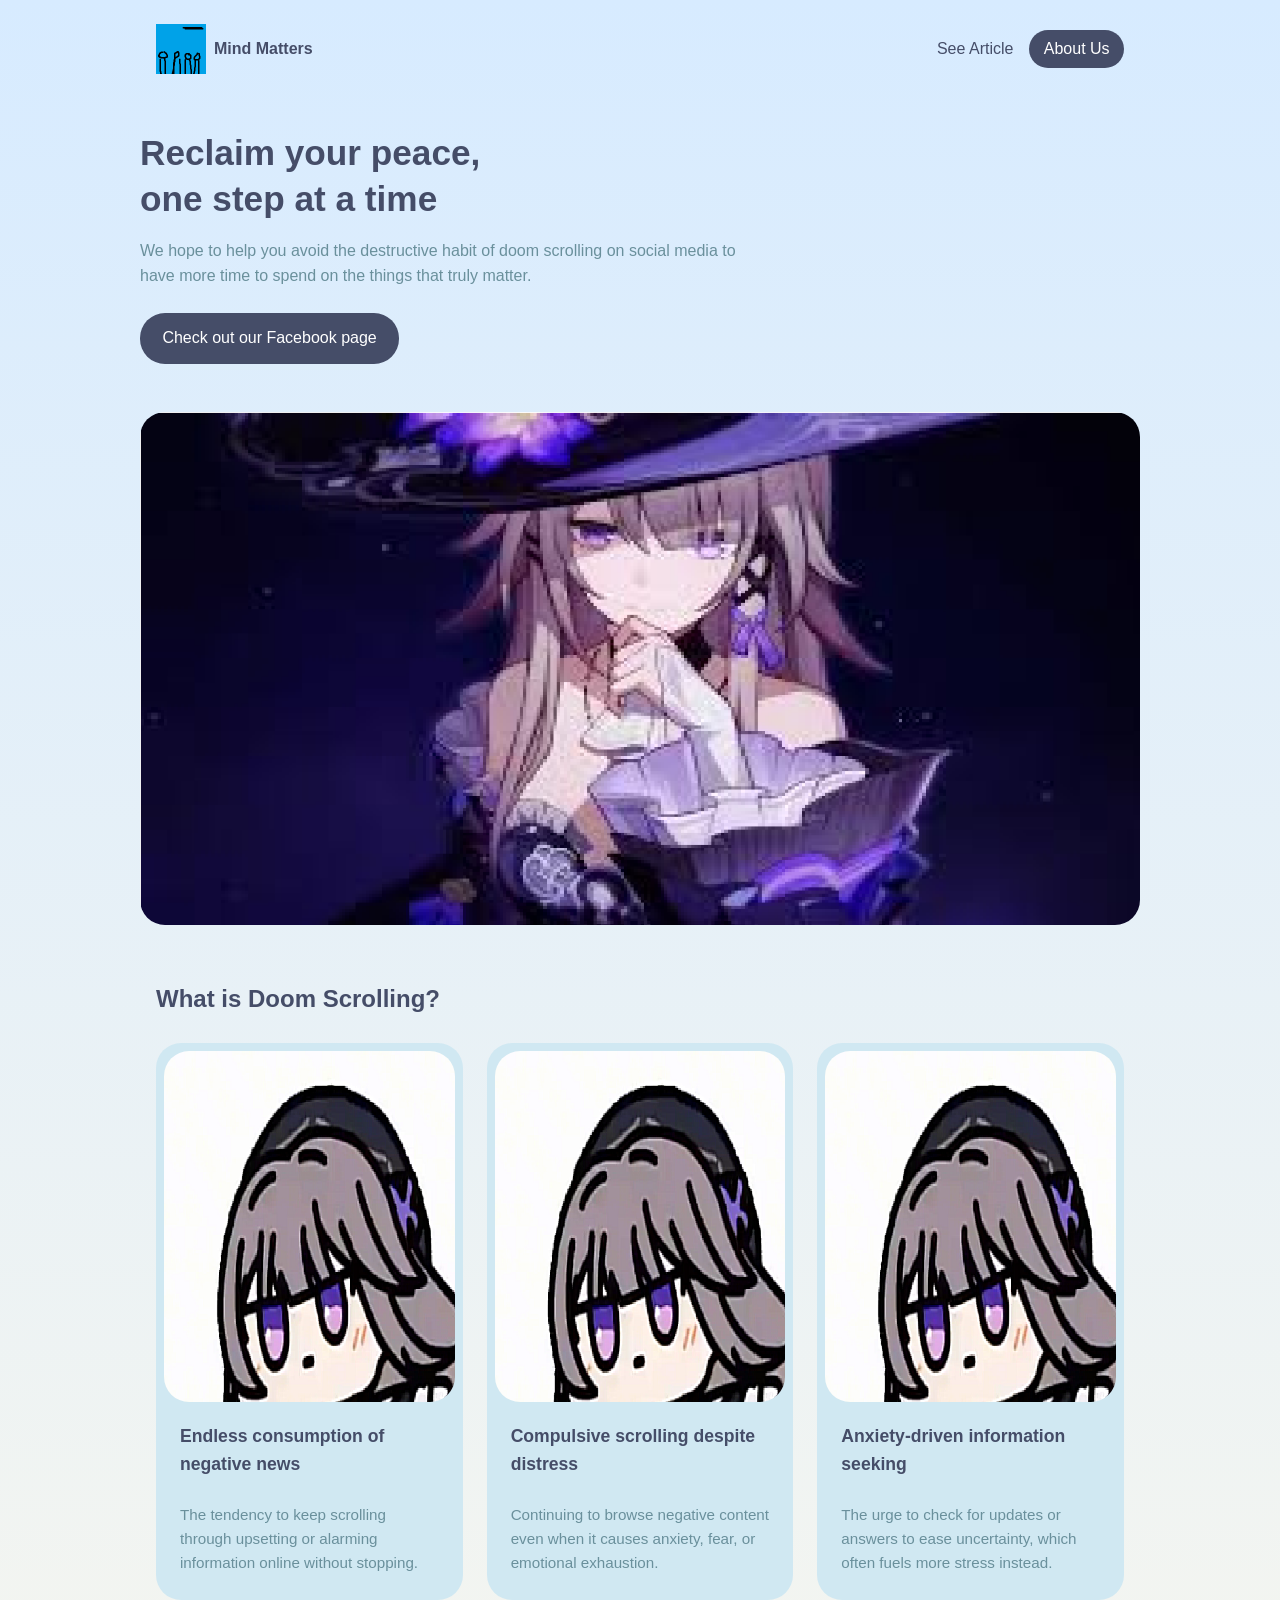
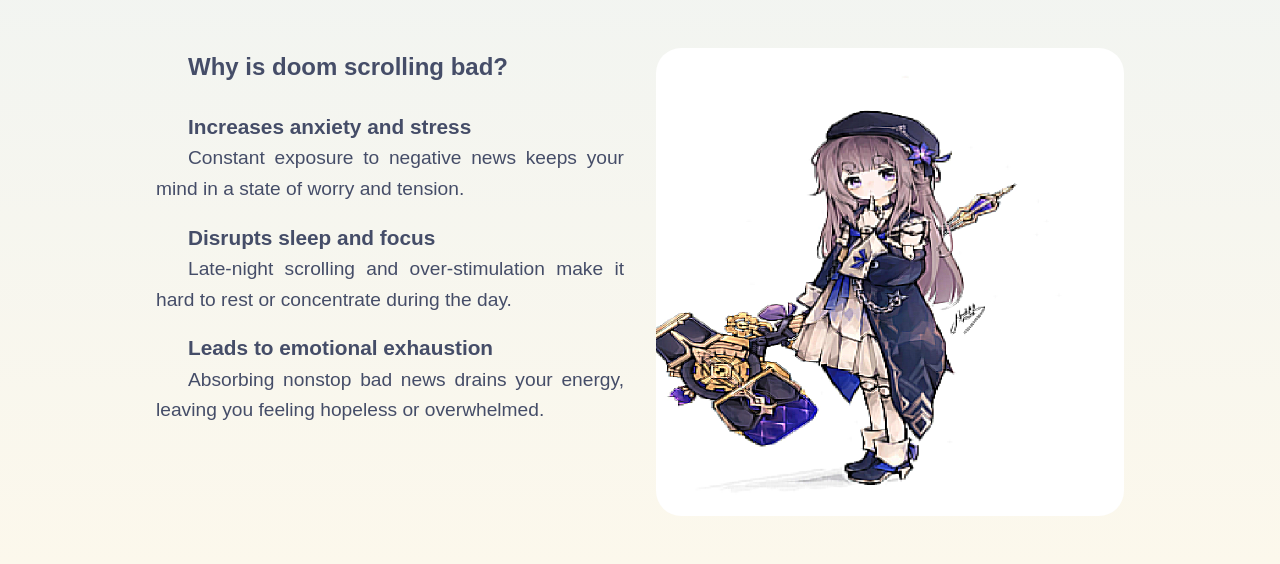
==== index.html @ 584ed242 "publish" ====
<!DOCTYPE html>
<html lang="en">
<head>
  <meta charset="UTF-8" />
  <meta name="viewport" content="width=device-width, initial-scale=1.0" />
  <title>Mind Matters</title>
  <link rel="stylesheet" href="style.css" />
</head>
<body>
  <header class="navbar">
    <a href="index.html" class="logo">
      <img src="images/logo.png" alt="Mind Matters logo">
      <span>Mind Matters</span>
    </a>
    </div>
    <nav>
      <a href="article.html" >See Article</a>
      <a href="about.html" class="btn">About Us</a>
    </nav>
  </header>

  <section class="hero">
    <div class="hero-text">
      <h2>Reclaim your peace,<br>one step at a time</h2>
      <p>
        We hope to help you avoid the destructive habit of doom scrolling on
        social media to have more time to spend on the things that truly matter.
      </p>
      <a href="https://www.facebook.com/profile.php?id=61581271754648" class="btn-dark">Check out our Facebook page</a>
    </div>
    <img src="images/home/hero.png" alt="Glass and fruit" class="hero-img" />
  </section>
  

  <!-- Section: What is Doom Scrolling -->
  <section class="section">
    <h3>What is Doom Scrolling?</h3>
    <div class="cards">
      <div class="card">
        <img src="images/home/negative_news.png" alt="Negative news" />
        <h4>Endless consumption of negative news</h4>
        <p>
          The tendency to keep scrolling through upsetting or alarming
          information online without stopping.
        </p>
      </div>
      <div class="card">
        <img src="images/home/scrolling_distress.png" alt="Scrolling distress" />
        <h4>Compulsive scrolling despite distress</h4>
        <p>
          Continuing to browse negative content even when it causes anxiety,
          fear, or emotional exhaustion.
        </p>
      </div>
      <div class="card">
        <img src="images/home/information_seeking.png" alt="Information seeking" />
        <h4>Anxiety-driven information seeking</h4>
        <p>
          The urge to check for updates or answers to ease uncertainty, which
          often fuels more stress instead.
        </p>
      </div>
    </div>
  </section>

  <!-- Section: Why is it bad -->
  <section class="section two-col">
    <div class="text-col">
      <h3>Why is doom scrolling bad?</h3>
      <h4>Increases anxiety and stress</h4>
      <p>
        Constant exposure to negative news keeps your mind in a state of worry
        and tension.
      </p>

      <h4>Disrupts sleep and focus</h4>
      <p>
        Late-night scrolling and over-stimulation make it hard to rest or
        concentrate during the day.
      </p>

      <h4>Leads to emotional exhaustion</h4>
      <p>
        Absorbing nonstop bad news drains your energy, leaving you feeling
        hopeless or overwhelmed.
      </p>
    </div>
    <img src="images/home/side.png" alt="Fruits on table" class="side-img" />
  </section>
</body>
</html>
---- style.css ----
:root {
  --text-dark: #454d68;
  --text-light: #6a909c;
  --text-white: #D0E8F2;
  --bg-light: linear-gradient(180deg, #d7ebff, #FCF8EC);
  --bg-gray: #D0E8F2;
  --radius: 25px;
  --max-width: 1000px;
}

* {
  margin: 0;
  padding: 0;
  box-sizing: border-box;
  font-family: "Helvetica", sans-serif;
}

body {
  background: var(--bg-light);
  color: var(--text-dark);
  line-height: 1.6;
}

/* Navbar */
.navbar {
  max-width: var(--max-width);
  margin: auto;
  padding: 1.5rem 1rem;
  display: flex;
  justify-content: space-between;
  align-items: center;
}

/* --- Logo with image --- */
.logo {
  display: flex;
  align-items: center;
  gap: 0.5rem;
}

.logo:hover {
  animation: scaleUp 0.1s ease-in-out .1s 1 normal forwards;
}

.logo img {
  width: 50px;          /* size of the logo */
  height: 50px;
  object-fit: contain;  /* keep proportions */
}

.logo span {
  font-size: 1rem;
  font-weight: 600;
  color: var(--text-dark);
}

.navbar nav {
  display: flex;
  gap: 1rem;
  align-items: center;
}

.navbar a {
  text-decoration: none;
  color: var(--text-dark);
  font-weight: 500;
}

/* Hero Section */
.hero {
  max-width: var(--max-width);
  margin: 2rem auto;
  text-align: left;
}

.hero-text {
  margin-bottom: 2rem;
}

.hero h2 {
  font-size: 2.2rem;
  margin-bottom: 1rem;
  line-height: 1.3;
}

.hero p {
  color: var(--text-light);
  margin-bottom: 1.5rem;
  max-width: 600px;
}

.btn-dark {
  display: inline-block;
  background: var(--text-dark);
  color: white;
  padding: 0.8rem 1.4rem;
  border-radius: var(--radius);
  text-decoration: none;
  font-weight: 500;
}

.btn-small {
  display: inline-block;
  background: var(--text-dark);
  color: white;
  padding: 0.4rem 0.9rem;
  border-radius: var(--radius);
  font-size: 0.9rem;
}

.btn {
  display: inline-block;
  background: var(--text-dark);
  color: white!important;
  padding: 0.4rem 0.9rem;
  border-radius: var(--radius);
  text-decoration: none;
  font-weight: 500;
}

.btn-dark:hover {
  animation: scaleUp 0.1s ease-in-out .1s 1 normal forwards;
}

.btn-small:hover {
  animation: scaleUp 0.1s ease-in-out .1s 1 normal forwards;
}

.btn:hover {
  animation: scaleUp 0.1s ease-in-out .1s 1 normal forwards;
}

.hero-img {
  width: 100%;
  border-radius: var(--radius);
  margin-top: 1rem;
}

/* Sections */
.section {
  max-width: var(--max-width);
  margin: 3rem auto;
  padding: 0 1rem;
}

.section h3 {
  font-size: 1.5rem;
  margin-bottom: 1.5rem;
}

/* Cards */
.cards {
  display: grid;
  grid-template-columns: repeat(auto-fit, minmax(280px, 1fr));
  gap: 1.5rem;
}

.card {
  animation: slideIn 0.8s ease-in-out .1s 1 normal forwards;
  background: var(--bg-gray);
  border-radius: var(--radius);
  padding: 0.5rem;
}

.card img {
  width: 100%;
  border-radius: var(--radius);
  margin-bottom: 0.8rem;
}

.card h4 {
  font-size: 1.1rem;
  margin-bottom: 0.5rem;
  padding-inline: 1rem;
}

.card p {
  color: var(--text-light);
  font-size: 0.95rem;
  padding: 1rem;
}

/* Two-column section */
.two-col {
  text-align: justify;
  text-indent: 2em;
  display: grid;
  grid-template-columns: 1fr 1fr;
  gap: 2rem;
  align-items: start;
}

.two-col img {
  width: 100%;
  border-radius: var(--radius);
}

.two-col h4 {
  margin-top: 1rem;
  font-size: 1.3rem;
}

.two-col p {
  text-align: justify;
  color: var(--text-dark);
  font-size: 1.2rem;
  margin-bottom: 0.80rem;
}

/* Responsive */
@media (max-width: 768px) {
  .two-col {
    grid-template-columns: 1fr;
  }
  .hero h2 {
    font-size: 1.8rem;
  }
  .navbar {
    flex-direction: column;
    gap: 0.5rem;
  }
}

/* --- Article Page Styles --- */
.article {
  max-width: 900px;
  margin: 2rem auto;
  padding: 0 1rem;
}

.article .subtitle {
  color: var(--text-light);
  margin-bottom: 1.5rem;
}

.article .body-text {
  text-align: justify;
  text-indent: 2em;
  color: var(--text-light);
  margin: 1.5rem 0;
}

.article-section {
  margin-top: 3rem;
}

.article-section h3 {
  font-size: 1.3rem;
  margin-bottom: 1rem;
}

/* --- About Page --- */
.about {
  max-width: 1000px;
  margin: 3rem auto;
  padding: 0 1rem;
}

.about-content {
  display: grid;
  grid-template-columns: 1.2fr 1fr;
  gap: 2rem;
  align-items: center;
}

.about h2 {
  font-size: 1.8rem;
  margin-bottom: 1rem;
}

.about .quote {
  font-style: italic;
  color: var(--text-light);
  margin-bottom: 1.2rem;
}

.about p {
  color: var(--text-light);
  margin-bottom: 1rem;
  font-size: 1rem;
}

.about img {
  width: 100%;
  border-radius: var(--radius);
  object-fit: cover;
}

/* Footer */
.footer {
  border-top: 1px solid #e5e7eb;
  padding: 1.5rem 1rem;
  max-width: 1000px;
  margin: 3rem auto 0;
  display: flex;
  justify-content: space-between;
  align-items: center;
  color: var(--text-dark);
}

.footer .social-icon {
  width: 20px;
  height: 20px;
}

/* Responsive */
@media (max-width: 768px) {
  .about-content {
    grid-template-columns: 1fr;
  }

  .about .image {
    order: -1;
  }
}

/*Fancy ahhhh animnations*/

/*animation: slideIn 1s ease-in-out .1s 1 normal forwards;*/
@keyframes slideIn {
	0% {
		opacity: 0;
		transform: translateY(250px);
	}

	100% {
		opacity: 1;
		transform: translateY(0);
	}
}


/*
animation: scaleUp 1s ease-in-out .1s 1 normal forwards;
*/
@keyframes scaleUp {
	0% {
		transform: scale(1);
	}

	100% {
		transform: scale(1.1);
	}
}
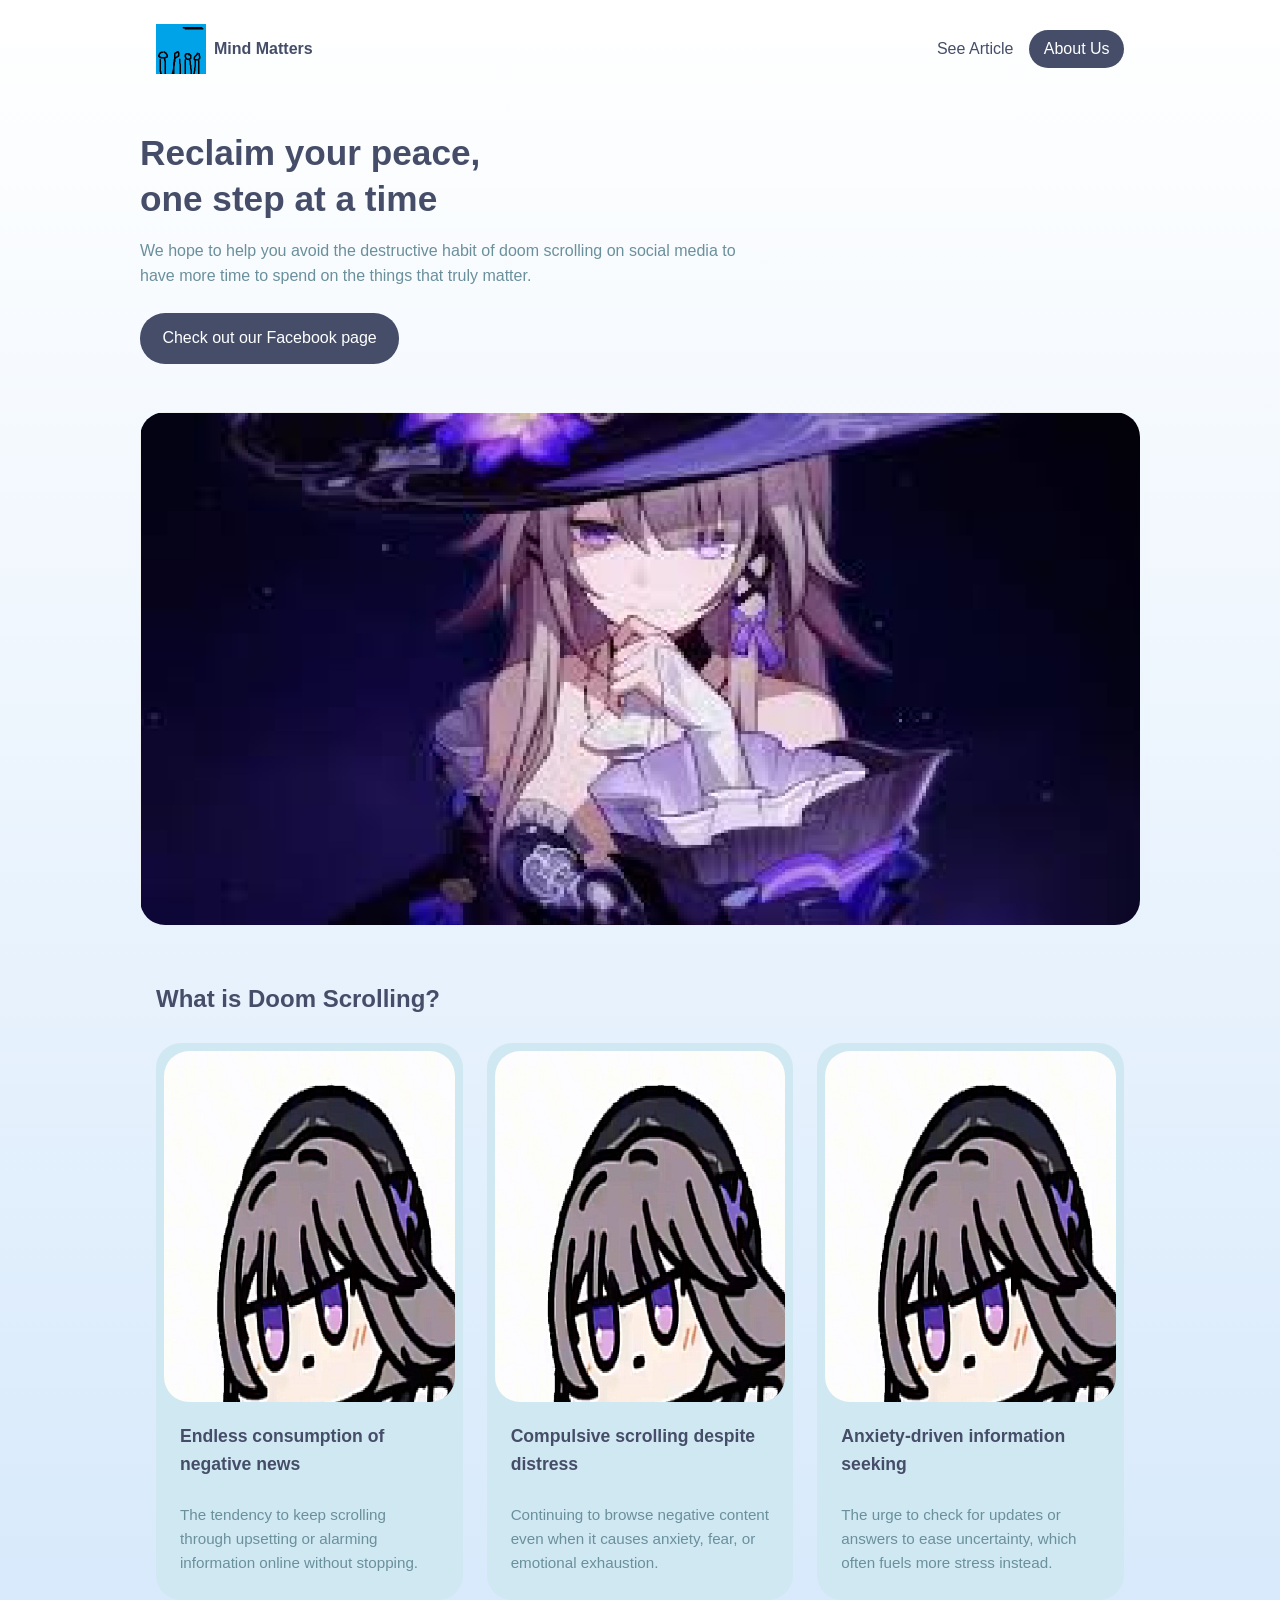
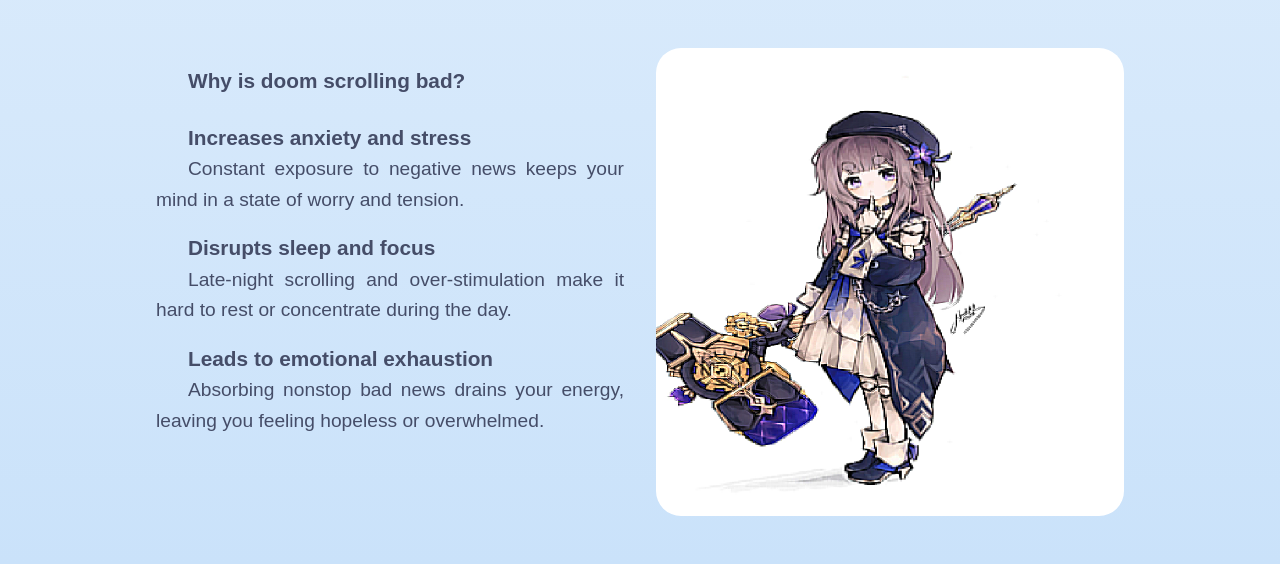
==== commit 08e28e03: "i added transistions" ====
--- a/index.html
+++ b/index.html
@@ -67,25 +67,46 @@
   <section class="section two-col">
     <div class="text-col">
       <h3>Why is doom scrolling bad?</h3>
+      <div>
       <h4>Increases anxiety and stress</h4>
       <p>
         Constant exposure to negative news keeps your mind in a state of worry
         and tension.
       </p>
+      </div>
 
+      <div>
       <h4>Disrupts sleep and focus</h4>
       <p>
         Late-night scrolling and over-stimulation make it hard to rest or
         concentrate during the day.
       </p>
-
+      </div>
+      
+      <div>
       <h4>Leads to emotional exhaustion</h4>
       <p>
         Absorbing nonstop bad news drains your energy, leaving you feeling
         hopeless or overwhelmed.
       </p>
+      </div>
+      
     </div>
     <img src="images/home/side.png" alt="Fruits on table" class="side-img" />
   </section>
 </body>
 </html>
+
+<script>
+const observer = new IntersectionObserver(entries => {
+  entries.forEach(entry => {
+    if (entry.isIntersecting) {
+      entry.target.classList.add('visible');
+      observer.unobserve(entry.target);
+    }
+  });
+}, { threshold: 0.2 });
+
+document.querySelectorAll('.card').forEach(card => observer.observe(card));
+document.querySelectorAll('.two-col').forEach(card => observer.observe(card));
+</script>
--- a/style.css
+++ b/style.css
@@ -1,8 +1,9 @@
 :root {
   --text-dark: #454d68;
+  --text-dark-selected: #323953;
   --text-light: #6a909c;
   --text-white: #D0E8F2;
-  --bg-light: linear-gradient(180deg, #d7ebff, #FCF8EC);
+  --bg-light: linear-gradient(180deg, #ffffff, #cae2fa);
   --bg-gray: #D0E8F2;
   --radius: 25px;
   --max-width: 1000px;
@@ -120,20 +121,24 @@
 
 .btn-dark:hover {
   animation: scaleUp 0.1s ease-in-out .1s 1 normal forwards;
+  background: var(--text-dark-selected);
 }
 
 .btn-small:hover {
   animation: scaleUp 0.1s ease-in-out .1s 1 normal forwards;
+  background: var(--text-dark-selected);
 }
 
 .btn:hover {
   animation: scaleUp 0.1s ease-in-out .1s 1 normal forwards;
+  background: var(--text-dark-selected);
 }
 
 .hero-img {
   width: 100%;
   border-radius: var(--radius);
   margin-top: 1rem;
+  animation: slideIn 1s ease-in-out .1s 1 normal forwards;
 }
 
 /* Sections */
@@ -156,11 +161,22 @@
 }
 
 .card {
-  animation: slideIn 0.8s ease-in-out .1s 1 normal forwards;
+  opacity: 0;
+  transform: translateX(-50px);
+  transition: all 0.8s ease;
   background: var(--bg-gray);
   border-radius: var(--radius);
   padding: 0.5rem;
 }
+
+.card.visible {
+  opacity: 1;
+  transform: translateX(0);
+}
+
+.card:nth-child(1) { transition-delay: 0s; }
+.card:nth-child(2) { transition-delay: 0.2s; }
+.card:nth-child(3) { transition-delay: 0.4s; }
 
 .card img {
   width: 100%;
@@ -182,6 +198,9 @@
 
 /* Two-column section */
 .two-col {
+  opacity: 0;
+  transform: translateY(-50px);
+  transition: all 0.8s ease;
   text-align: justify;
   text-indent: 2em;
   display: grid;
@@ -200,11 +219,21 @@
   font-size: 1.3rem;
 }
 
+.two-col h3 {
+  margin-top: 1rem;
+  font-size: 1.3rem;
+}
+
 .two-col p {
   text-align: justify;
   color: var(--text-dark);
   font-size: 1.2rem;
   margin-bottom: 0.80rem;
+}
+
+.two-col.visible {
+  opacity: 1;
+  transform: translateY(0);
 }
 
 /* Responsive */
@@ -320,7 +349,7 @@
 @keyframes slideIn {
 	0% {
 		opacity: 0;
-		transform: translateY(250px);
+		transform: translateY(50px);
 	}
 
 	100% {
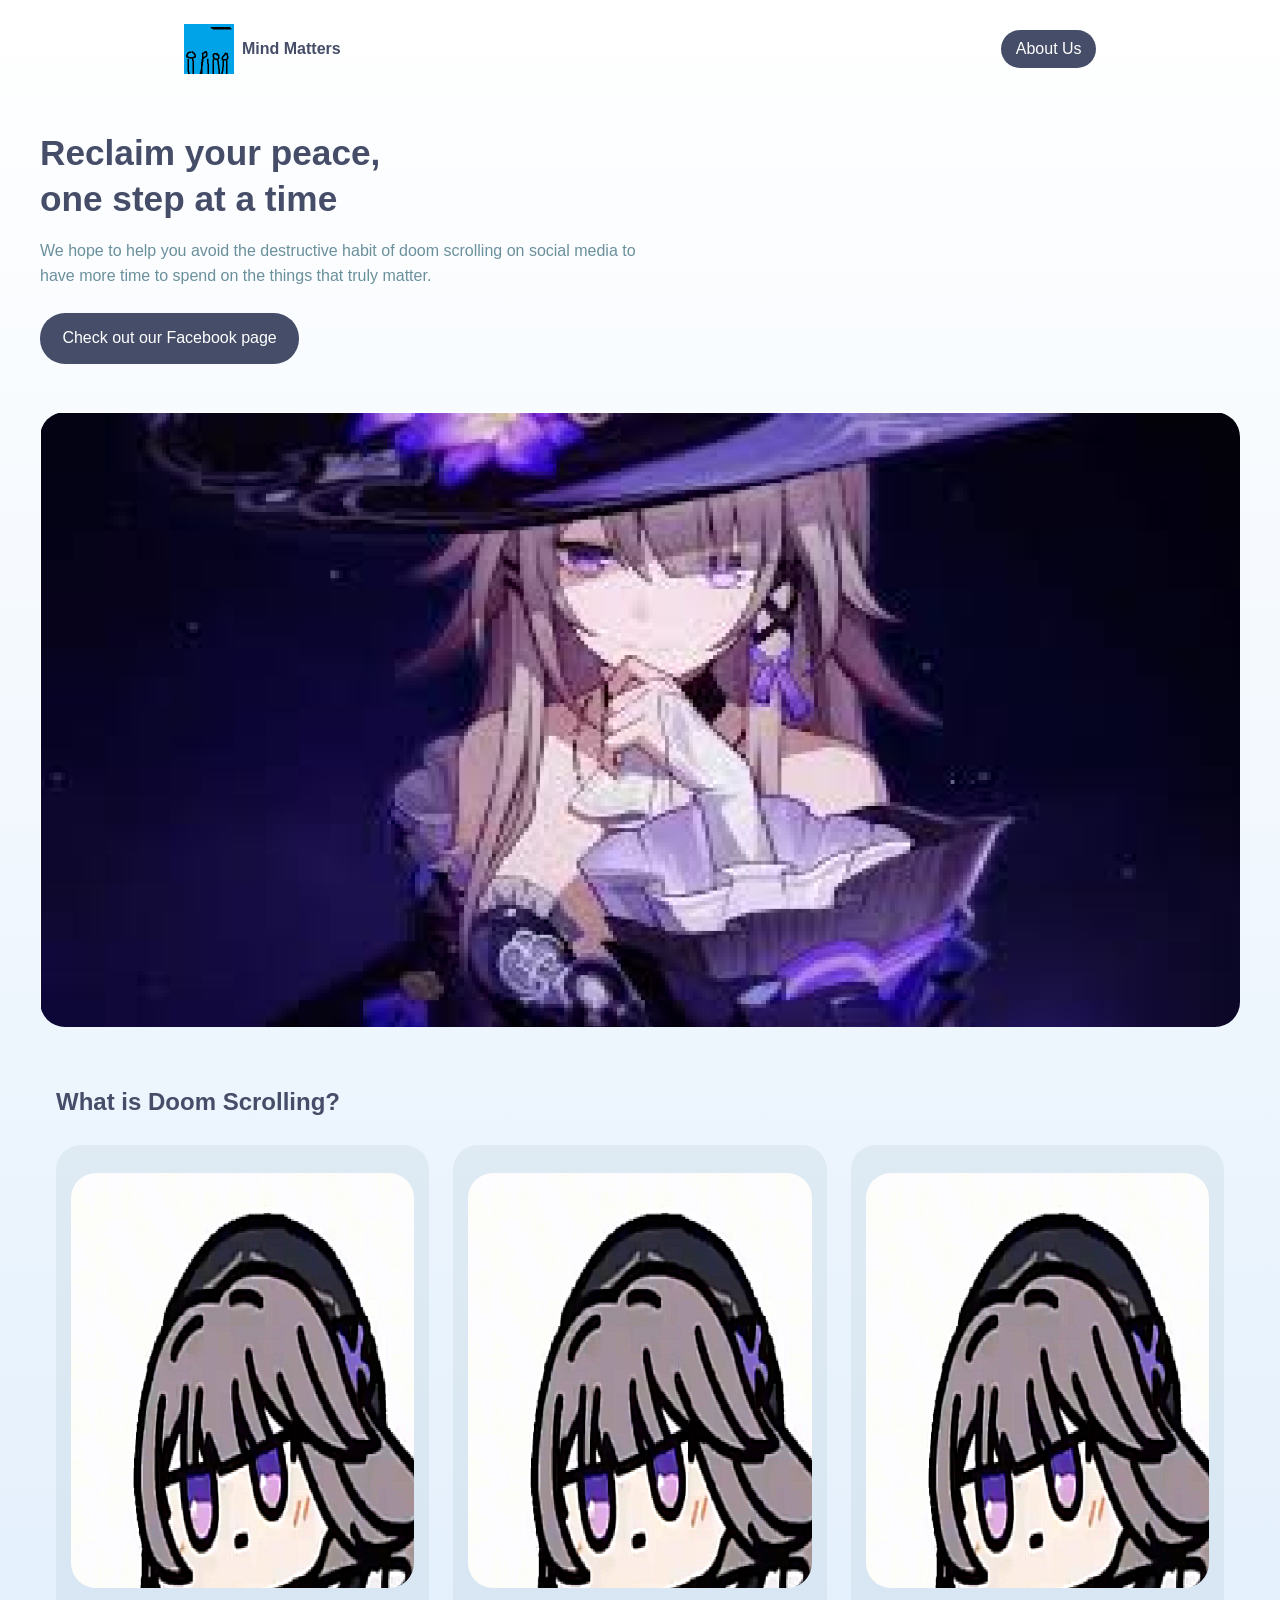
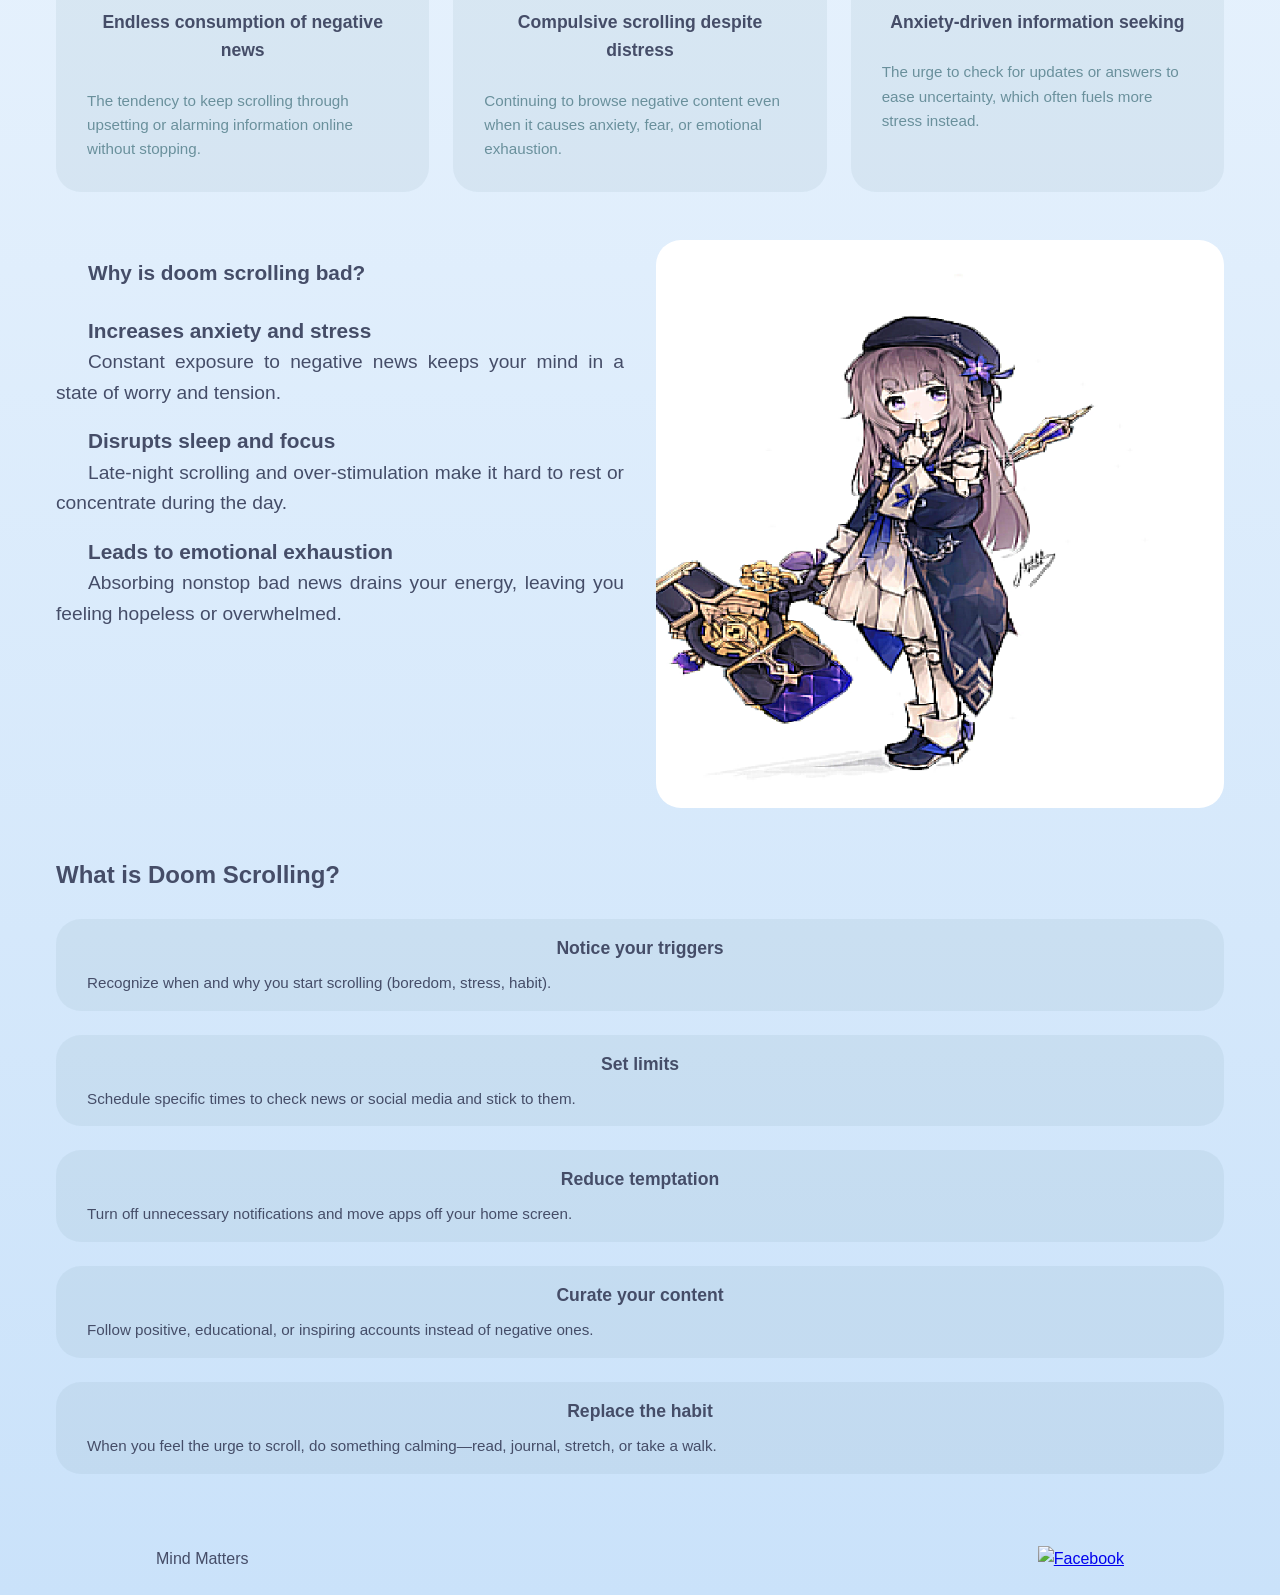
==== commit 07735149: "animations and shiii and i removed the article, merged with main page" ====
--- a/index.html
+++ b/index.html
@@ -7,6 +7,7 @@
   <link rel="stylesheet" href="style.css" />
 </head>
 <body>
+
   <header class="navbar">
     <a href="index.html" class="logo">
       <img src="images/logo.png" alt="Mind Matters logo">
@@ -14,10 +15,10 @@
     </a>
     </div>
     <nav>
-      <a href="article.html" >See Article</a>
       <a href="about.html" class="btn">About Us</a>
     </nav>
   </header>
+
 
   <section class="hero">
     <div class="hero-text">
@@ -30,7 +31,7 @@
     </div>
     <img src="images/home/hero.png" alt="Glass and fruit" class="hero-img" />
   </section>
-  
+
 
   <!-- Section: What is Doom Scrolling -->
   <section class="section">
@@ -63,6 +64,7 @@
     </div>
   </section>
 
+
   <!-- Section: Why is it bad -->
   <section class="section two-col">
     <div class="text-col">
@@ -94,6 +96,61 @@
     </div>
     <img src="images/home/side.png" alt="Fruits on table" class="side-img" />
   </section>
+  
+
+  <!-- Main Article -->
+  <section class="section">
+    <h3>What is Doom Scrolling?</h3>
+    <div class="steps">
+      
+      <div class="card">
+        <h4>Notice your triggers</h4>
+        <p2>
+          Recognize when and why you start scrolling (boredom, stress, habit).
+        </p2>
+      </div>
+
+      <div class="card">
+        <h4>Set limits</h4>
+        <p2>
+          Schedule specific times to check news or social media and stick to them.
+        </p2>
+      </div>
+
+      <div class="card">
+        <h4>Reduce temptation</h4>
+        <p2>
+          Turn off unnecessary notifications and move apps off your home screen.
+        </p2>
+      </div>
+
+      <div class="card">
+        <h4>Curate your content</h4>
+        <p2>
+          Follow positive, educational, or inspiring accounts instead of negative ones.
+        </p2>
+      </div>
+
+      <div class="card">
+        <h4>Replace the habit</h4>
+        <p2>
+          When you feel the urge to scroll, do something calming—read, journal, stretch, or take a walk.
+        </p2>
+      </div>
+
+    </div>
+  </section>
+
+  
+  <!-- Footer -->
+  <footer class="footer">
+    <p>Mind Matters</p>
+    <a href="https://www.facebook.com/profile.php?id=61581271754648"><img src="https://upload.wikimedia.org/wikipedia/commons/5/51/Facebook_f_logo_%282019%29.svg" alt="Facebook" class="social-icon" /></a>
+  </footer>
+</body>
+</html>
+
+  </main>
 </body>
 </html>
 
--- a/style.css
+++ b/style.css
@@ -3,10 +3,11 @@
   --text-dark-selected: #323953;
   --text-light: #6a909c;
   --text-white: #D0E8F2;
+  --text-bg-transparent: rgba(106, 144, 156, 0.1);
   --bg-light: linear-gradient(180deg, #ffffff, #cae2fa);
   --bg-gray: #D0E8F2;
   --radius: 25px;
-  --max-width: 1000px;
+  --max-width: 1280px;
 }
 
 * {
@@ -17,6 +18,7 @@
 }
 
 body {
+  padding-inline: 40px;
   background: var(--bg-light);
   color: var(--text-dark);
   line-height: 1.6;
@@ -24,8 +26,7 @@
 
 /* Navbar */
 .navbar {
-  max-width: var(--max-width);
-  margin: auto;
+  max-width: 100vw;
   padding: 1.5rem 1rem;
   display: flex;
   justify-content: space-between;
@@ -34,6 +35,7 @@
 
 /* --- Logo with image --- */
 .logo {
+  margin-inline: 10vw;
   display: flex;
   align-items: center;
   gap: 0.5rem;
@@ -56,6 +58,7 @@
 }
 
 .navbar nav {
+  margin-inline: 10vw;
   display: flex;
   gap: 1rem;
   align-items: center;
@@ -161,12 +164,14 @@
 }
 
 .card {
+  padding-top: 15px;
   opacity: 0;
   transform: translateX(-50px);
   transition: all 0.8s ease;
-  background: var(--bg-gray);
-  border-radius: var(--radius);
-  padding: 0.5rem;
+  background: var(--text-bg-transparent);
+  border-radius: var(--radius);
+  padding: 15px;
+  border-color: var(--text-light);
 }
 
 .card.visible {
@@ -177,14 +182,18 @@
 .card:nth-child(1) { transition-delay: 0s; }
 .card:nth-child(2) { transition-delay: 0.2s; }
 .card:nth-child(3) { transition-delay: 0.4s; }
+.card:nth-child(4) { transition-delay: 0.6s; }
+.card:nth-child(5) { transition-delay: 0.8s; }
 
 .card img {
   width: 100%;
   border-radius: var(--radius);
+  margin-top: 0.8rem;
   margin-bottom: 0.8rem;
 }
 
 .card h4 {
+  text-align: center;
   font-size: 1.1rem;
   margin-bottom: 0.5rem;
   padding-inline: 1rem;
@@ -195,6 +204,20 @@
   font-size: 0.95rem;
   padding: 1rem;
 }
+
+.card p2 {
+  color: var(--text-dark);
+  text-align: center;
+  font-size: 0.95rem;
+  padding: 1rem;
+}
+
+.steps {
+  display: grid;
+  grid-template-rows: repeat(auto-fit, minmax(280px));
+  gap: 1.5rem;
+}
+
 
 /* Two-column section */
 .two-col {
@@ -252,7 +275,6 @@
 
 /* --- Article Page Styles --- */
 .article {
-  max-width: 900px;
   margin: 2rem auto;
   padding: 0 1rem;
 }
@@ -317,7 +339,6 @@
 
 /* Footer */
 .footer {
-  border-top: 1px solid #e5e7eb;
   padding: 1.5rem 1rem;
   max-width: 1000px;
   margin: 3rem auto 0;
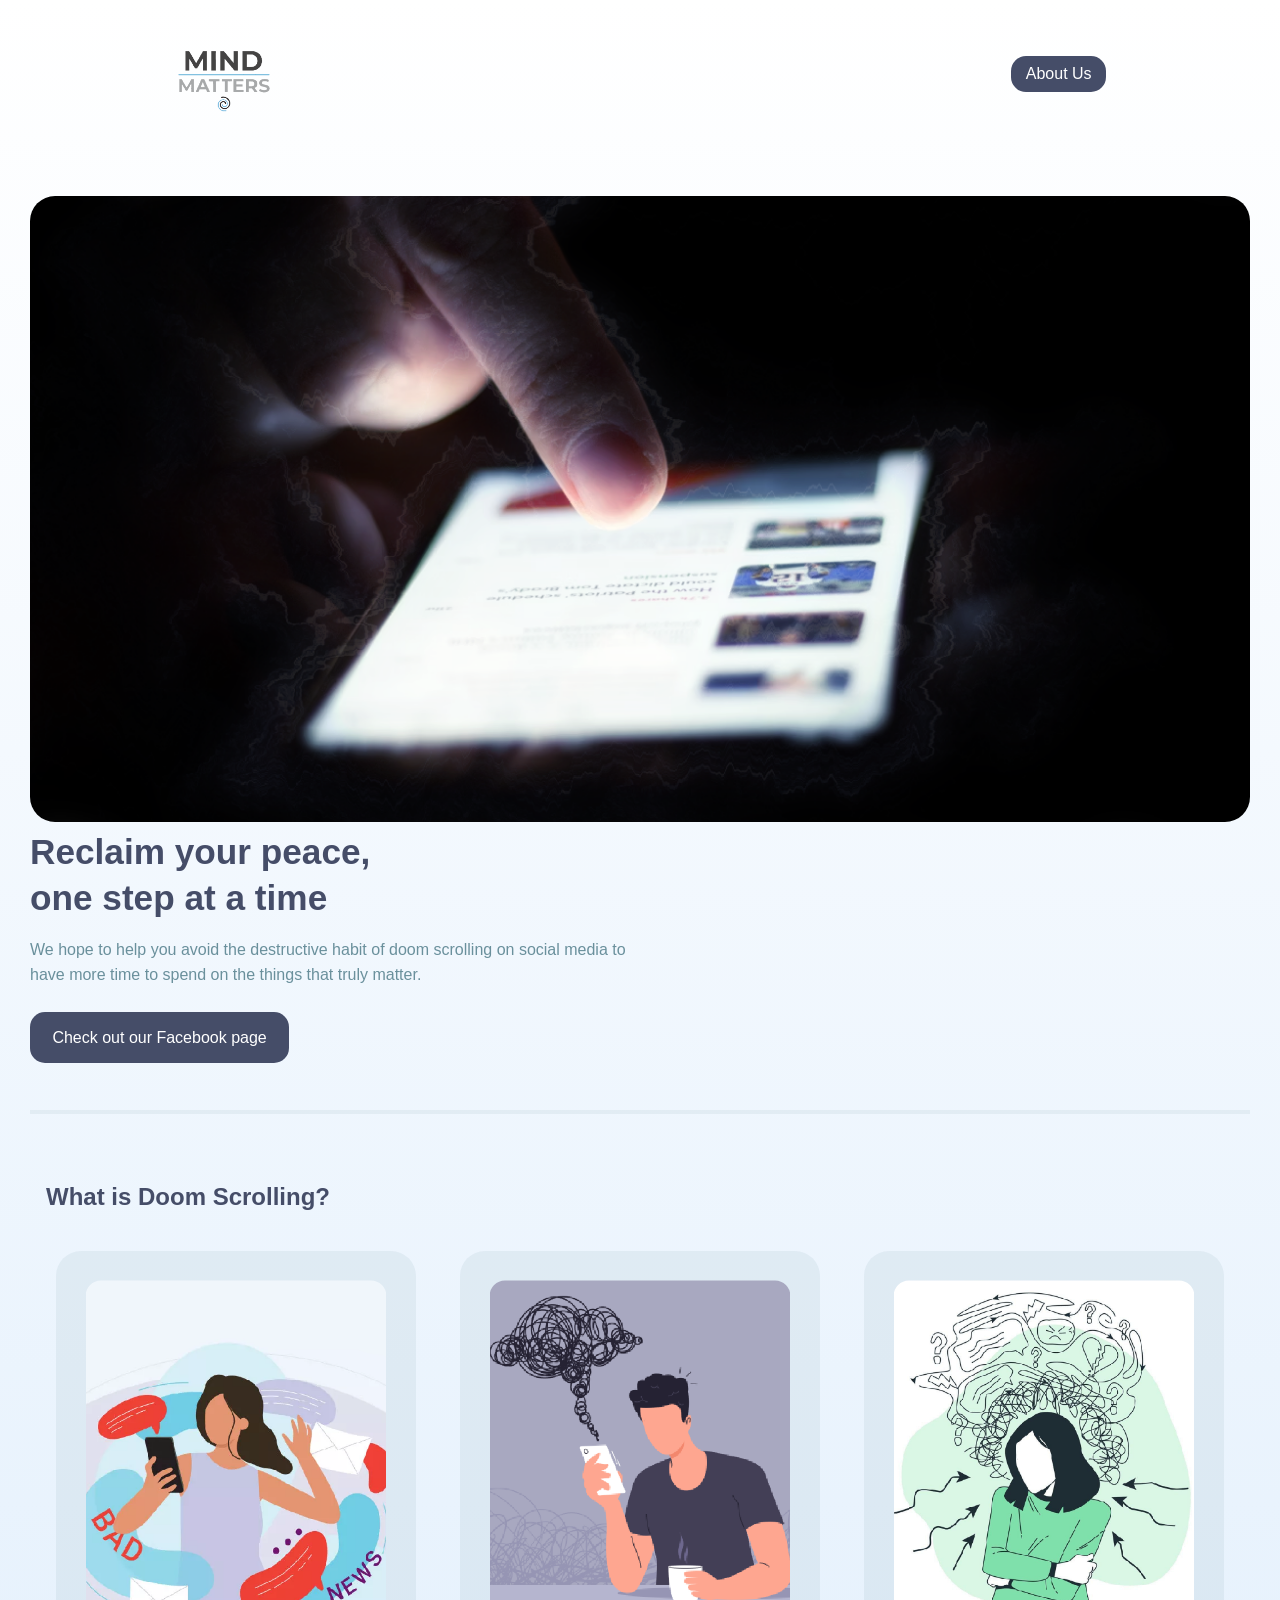
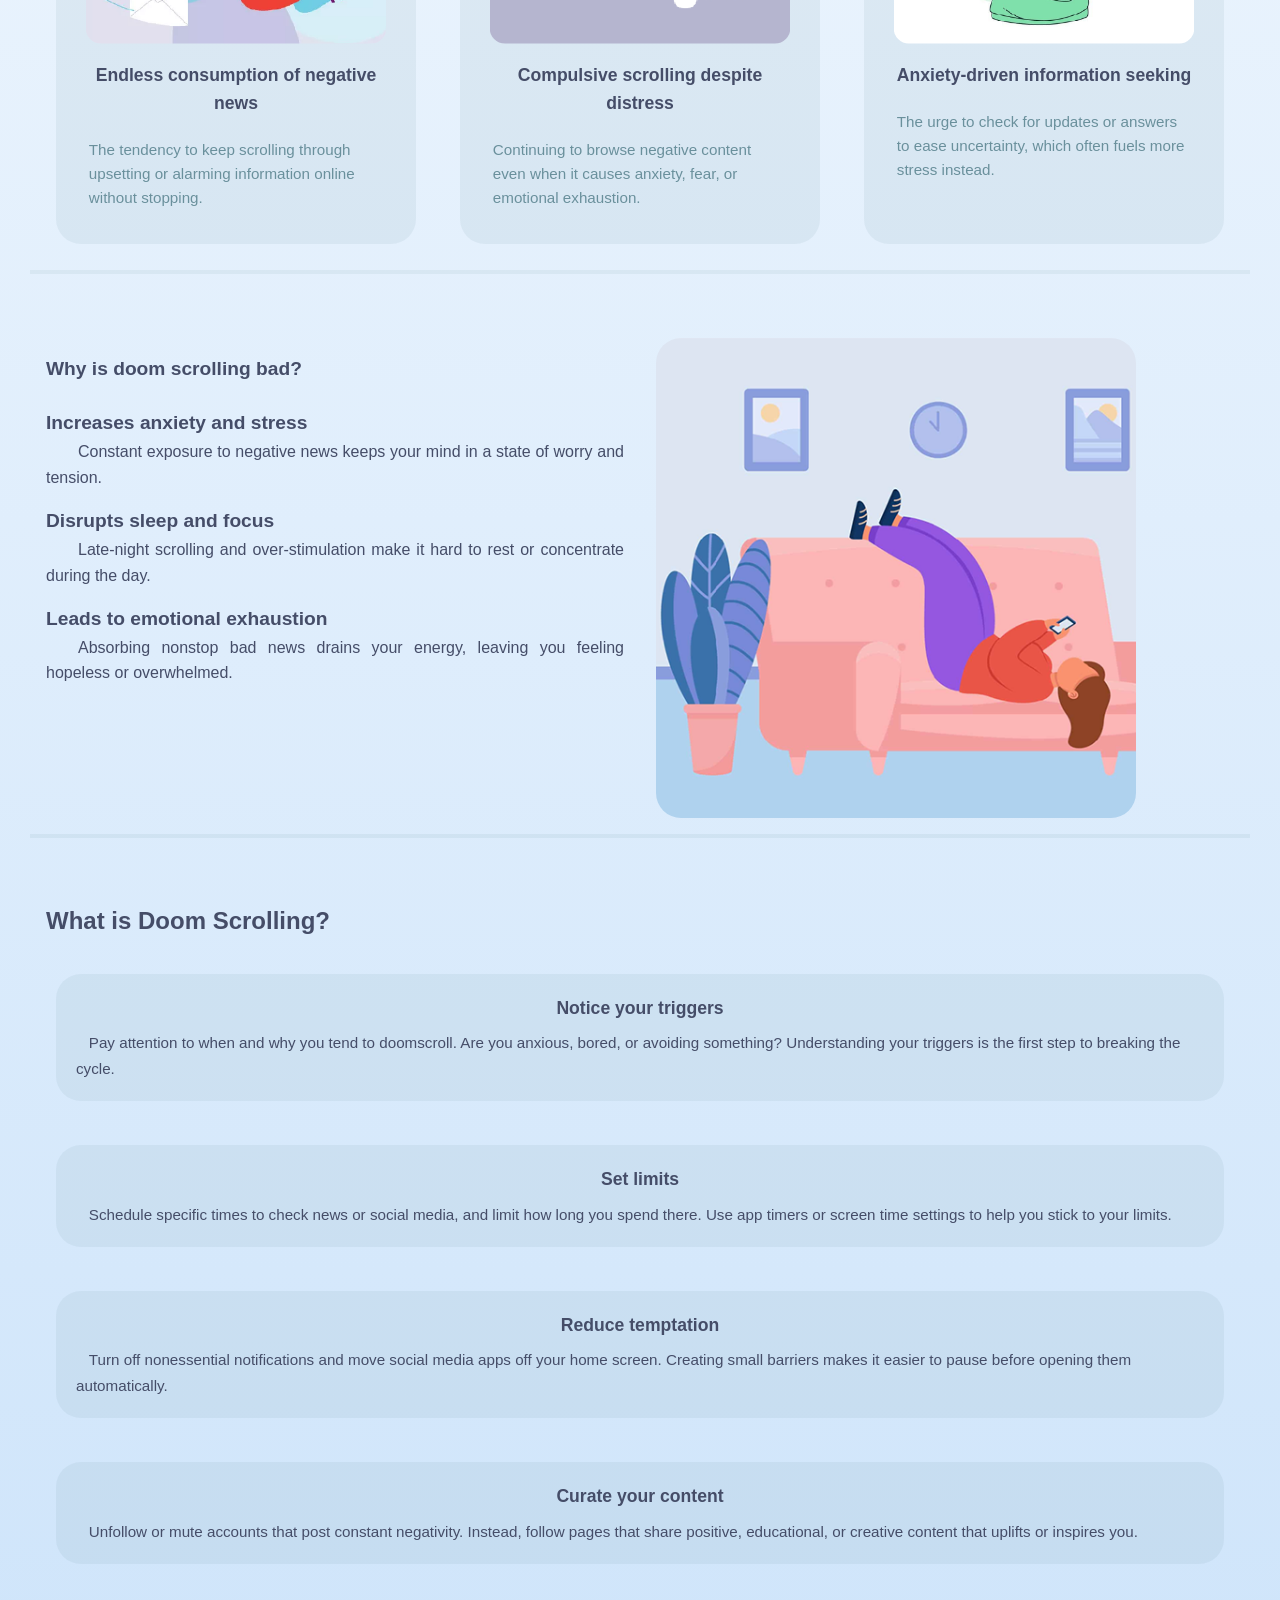
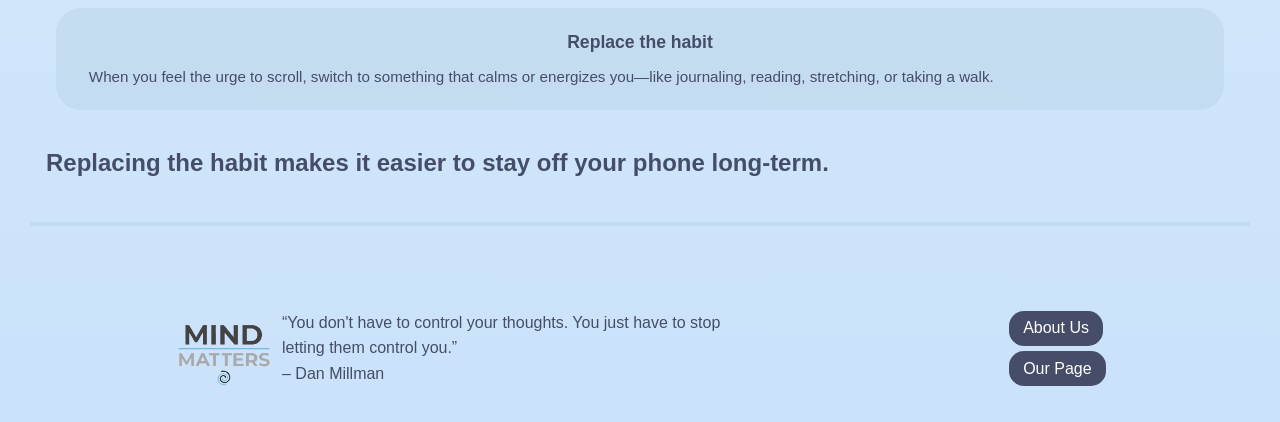
==== commit 510fde6b: "hopefully final" ====
--- a/index.html
+++ b/index.html
@@ -11,9 +11,7 @@
   <header class="navbar">
     <a href="index.html" class="logo">
       <img src="images/logo.png" alt="Mind Matters logo">
-      <span>Mind Matters</span>
     </a>
-    </div>
     <nav>
       <a href="about.html" class="btn">About Us</a>
     </nav>
@@ -21,6 +19,7 @@
 
 
   <section class="hero">
+  <img src="images/home/hero.png" alt="" class="hero-img" />
     <div class="hero-text">
       <h2>Reclaim your peace,<br>one step at a time</h2>
       <p>
@@ -29,7 +28,6 @@
       </p>
       <a href="https://www.facebook.com/profile.php?id=61581271754648" class="btn-dark">Check out our Facebook page</a>
     </div>
-    <img src="images/home/hero.png" alt="Glass and fruit" class="hero-img" />
   </section>
 
 
@@ -94,7 +92,9 @@
       </div>
       
     </div>
-    <img src="images/home/side.png" alt="Fruits on table" class="side-img" />
+
+    <img src="images/home/side.png" alt=""/>
+
   </section>
   
 
@@ -106,46 +106,64 @@
       <div class="card">
         <h4>Notice your triggers</h4>
         <p2>
-          Recognize when and why you start scrolling (boredom, stress, habit).
+          Pay attention to when and why you tend to doomscroll. Are you anxious, bored, or avoiding something? Understanding your triggers is the first step to breaking the cycle.
         </p2>
       </div>
 
       <div class="card">
         <h4>Set limits</h4>
         <p2>
-          Schedule specific times to check news or social media and stick to them.
+          Schedule specific times to check news or social media, and limit how long you spend there. Use app timers or screen time settings to help you stick to your limits.
         </p2>
       </div>
 
       <div class="card">
         <h4>Reduce temptation</h4>
         <p2>
-          Turn off unnecessary notifications and move apps off your home screen.
+          Turn off nonessential notifications and move social media apps off your home screen. Creating small barriers makes it easier to pause before opening them automatically.
         </p2>
       </div>
 
       <div class="card">
         <h4>Curate your content</h4>
         <p2>
-          Follow positive, educational, or inspiring accounts instead of negative ones.
+          Unfollow or mute accounts that post constant negativity. Instead, follow pages that share positive, educational, or creative content that uplifts or inspires you.
         </p2>
       </div>
 
       <div class="card">
         <h4>Replace the habit</h4>
         <p2>
-          When you feel the urge to scroll, do something calming—read, journal, stretch, or take a walk.
+          When you feel the urge to scroll, switch to something that calms or energizes you—like journaling, reading, stretching, or taking a walk.
         </p2>
       </div>
 
+    <h3>Replacing the habit makes it easier to stay off your phone long-term.</h3>
+
     </div>
+
   </section>
 
   
   <!-- Footer -->
   <footer class="footer">
-    <p>Mind Matters</p>
-    <a href="https://www.facebook.com/profile.php?id=61581271754648"><img src="https://upload.wikimedia.org/wikipedia/commons/5/51/Facebook_f_logo_%282019%29.svg" alt="Facebook" class="social-icon" /></a>
+    <a href="index.html" class="logo">
+      <img src="images/logo.png" alt="Mind Matters logo">
+      
+        <p class="quote">
+          “You don't have to control your thoughts. You just have to stop letting them control you.” 
+          <br>– Dan Millman
+        </p>
+        
+    </a>
+    <div>
+      <nav>
+        <a href="about.html" class="btn">About Us</a>
+      </nav>
+      <nav>
+        <a href="https://www.facebook.com/profile.php?id=61581271754648" class="btn">Our Page</a>
+      </nav>
+    </div>
   </footer>
 </body>
 </html>
--- a/style.css
+++ b/style.css
@@ -7,6 +7,7 @@
   --bg-light: linear-gradient(180deg, #ffffff, #cae2fa);
   --bg-gray: #D0E8F2;
   --radius: 25px;
+  --radius-sml: 15px;
   --max-width: 1280px;
 }
 
@@ -18,7 +19,7 @@
 }
 
 body {
-  padding-inline: 40px;
+  padding-inline: 30px;
   background: var(--bg-light);
   color: var(--text-dark);
   line-height: 1.6;
@@ -42,12 +43,12 @@
 }
 
 .logo:hover {
-  animation: scaleUp 0.1s ease-in-out .1s 1 normal forwards;
+  animation: scaleUp 0.1s ease-in-out 0s 1 normal forwards;
 }
 
 .logo img {
-  width: 50px;          /* size of the logo */
-  height: 50px;
+  width: 100px;          /* size of the logo */
+  height: 100px;
   object-fit: contain;  /* keep proportions */
 }
 
@@ -75,6 +76,9 @@
   max-width: var(--max-width);
   margin: 2rem auto;
   text-align: left;
+  border-color:var(--text-dark);
+  border-bottom: 4px solid var(--text-bg-transparent);
+  padding-bottom: 15px;
 }
 
 .hero-text {
@@ -96,9 +100,9 @@
 .btn-dark {
   display: inline-block;
   background: var(--text-dark);
-  color: white;
+  color: white!important;
   padding: 0.8rem 1.4rem;
-  border-radius: var(--radius);
+  border-radius: var(--radius-sml);
   text-decoration: none;
   font-weight: 500;
 }
@@ -106,9 +110,9 @@
 .btn-small {
   display: inline-block;
   background: var(--text-dark);
-  color: white;
+  color: white!important;
   padding: 0.4rem 0.9rem;
-  border-radius: var(--radius);
+  border-radius: var(--radius-sml);
   font-size: 0.9rem;
 }
 
@@ -116,25 +120,33 @@
   display: inline-block;
   background: var(--text-dark);
   color: white!important;
-  padding: 0.4rem 0.9rem;
-  border-radius: var(--radius);
+  padding: 0.3rem 0.9rem;
+  border-radius: var(--radius-sml);
   text-decoration: none;
   font-weight: 500;
+  white-space: nowrap;
 }
 
 .btn-dark:hover {
-  animation: scaleUp 0.1s ease-in-out .1s 1 normal forwards;
-  background: var(--text-dark-selected);
+  animation: scaleUp 0.1s ease-in-out 0s 1 normal forwards;
+  background: var(--bg-gray);
+  color: var(--text-dark-selected)!important;
+  border-color: var(--text-dark-selected);
+  border: 2px solid var(--text-dark-selected);
 }
 
 .btn-small:hover {
-  animation: scaleUp 0.1s ease-in-out .1s 1 normal forwards;
-  background: var(--text-dark-selected);
+  animation: scaleUp 0.1s ease-in-out 0s 1 normal forwards;
+  background: var(--bg-gray);
+  color: var(--text-dark-selected)!important;
+  border: 2px solid var(--text-dark-selected);
 }
 
 .btn:hover {
-  animation: scaleUp 0.1s ease-in-out .1s 1 normal forwards;
-  background: var(--text-dark-selected);
+  animation: scaleUp 0.1s ease-in-out 0s 1 normal forwards;
+  background: var(--bg-gray);
+  color: var(--text-dark-selected)!important;
+  border: 2px solid var(--text-dark-selected);
 }
 
 .hero-img {
@@ -148,7 +160,8 @@
 .section {
   max-width: var(--max-width);
   margin: 3rem auto;
-  padding: 0 1rem;
+  padding: 1rem;
+  border-bottom: 4px solid var(--text-bg-transparent);
 }
 
 .section h3 {
@@ -164,13 +177,13 @@
 }
 
 .card {
-  padding-top: 15px;
   opacity: 0;
   transform: translateX(-50px);
   transition: all 0.8s ease;
   background: var(--text-bg-transparent);
   border-radius: var(--radius);
-  padding: 15px;
+  margin: 10px;
+  padding: 20px;
   border-color: var(--text-light);
 }
 
@@ -188,28 +201,27 @@
 .card img {
   width: 100%;
   border-radius: var(--radius);
-  margin-top: 0.8rem;
-  margin-bottom: 0.8rem;
+  padding: 0.6rem;
 }
 
 .card h4 {
   text-align: center;
   font-size: 1.1rem;
   margin-bottom: 0.5rem;
-  padding-inline: 1rem;
+  padding-inline: 0.8rem;
 }
 
 .card p {
   color: var(--text-light);
   font-size: 0.95rem;
-  padding: 1rem;
+  padding: 0.8rem;
 }
 
 .card p2 {
   color: var(--text-dark);
   text-align: center;
   font-size: 0.95rem;
-  padding: 1rem;
+  padding: 0.8rem;
 }
 
 .steps {
@@ -224,33 +236,33 @@
   opacity: 0;
   transform: translateY(-50px);
   transition: all 0.8s ease;
-  text-align: justify;
-  text-indent: 2em;
   display: grid;
   grid-template-columns: 1fr 1fr;
   gap: 2rem;
-  align-items: start;
+  align-content: center;
+  justify-content: center;
 }
 
 .two-col img {
-  width: 100%;
+  width: 30rem;
   border-radius: var(--radius);
 }
 
 .two-col h4 {
   margin-top: 1rem;
-  font-size: 1.3rem;
+  font-size: 1.2rem;
 }
 
 .two-col h3 {
   margin-top: 1rem;
-  font-size: 1.3rem;
+  font-size: 1.2rem;
 }
 
 .two-col p {
+  text-indent: 2em;
   text-align: justify;
   color: var(--text-dark);
-  font-size: 1.2rem;
+  font-size: 1rem;
   margin-bottom: 0.80rem;
 }
 
@@ -339,18 +351,28 @@
 
 /* Footer */
 .footer {
+  max-width: 100vw;
   padding: 1.5rem 1rem;
-  max-width: 1000px;
-  margin: 3rem auto 0;
   display: flex;
   justify-content: space-between;
   align-items: center;
-  color: var(--text-dark);
-}
-
-.footer .social-icon {
-  width: 20px;
-  height: 20px;
+  margin: 3rem auto 0;
+}
+
+
+.footer nav {
+  margin-inline: 10vw;
+  display: flex;
+  gap: 1rem;
+  align-items: center;
+  margin-top: 5px;
+  margin-bottom: 5px;
+}
+
+.footer a {
+  text-decoration: none;
+  color: var(--text-dark);
+  font-weight: 500;
 }
 
 /* Responsive */
@@ -370,7 +392,7 @@
 @keyframes slideIn {
 	0% {
 		opacity: 0;
-		transform: translateY(50px);
+		transform: translateY(-25px);
 	}
 
 	100% {
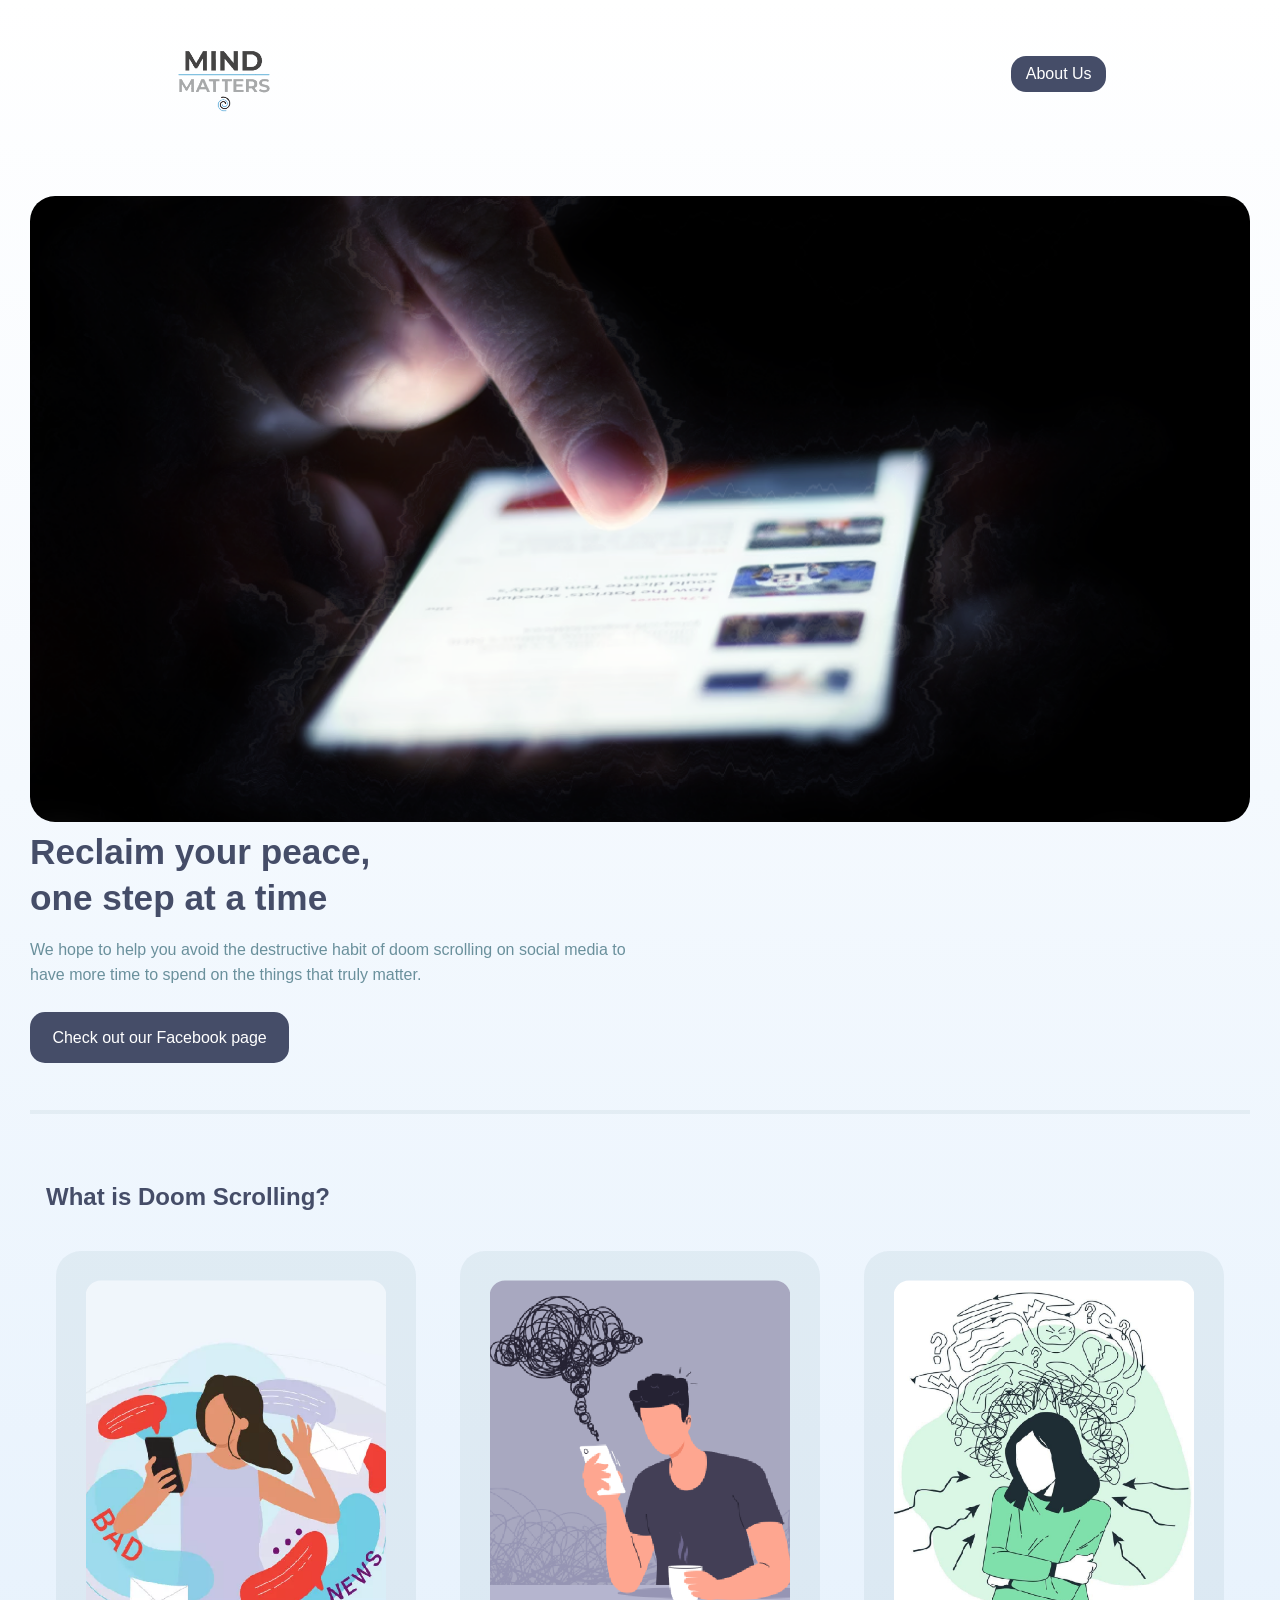
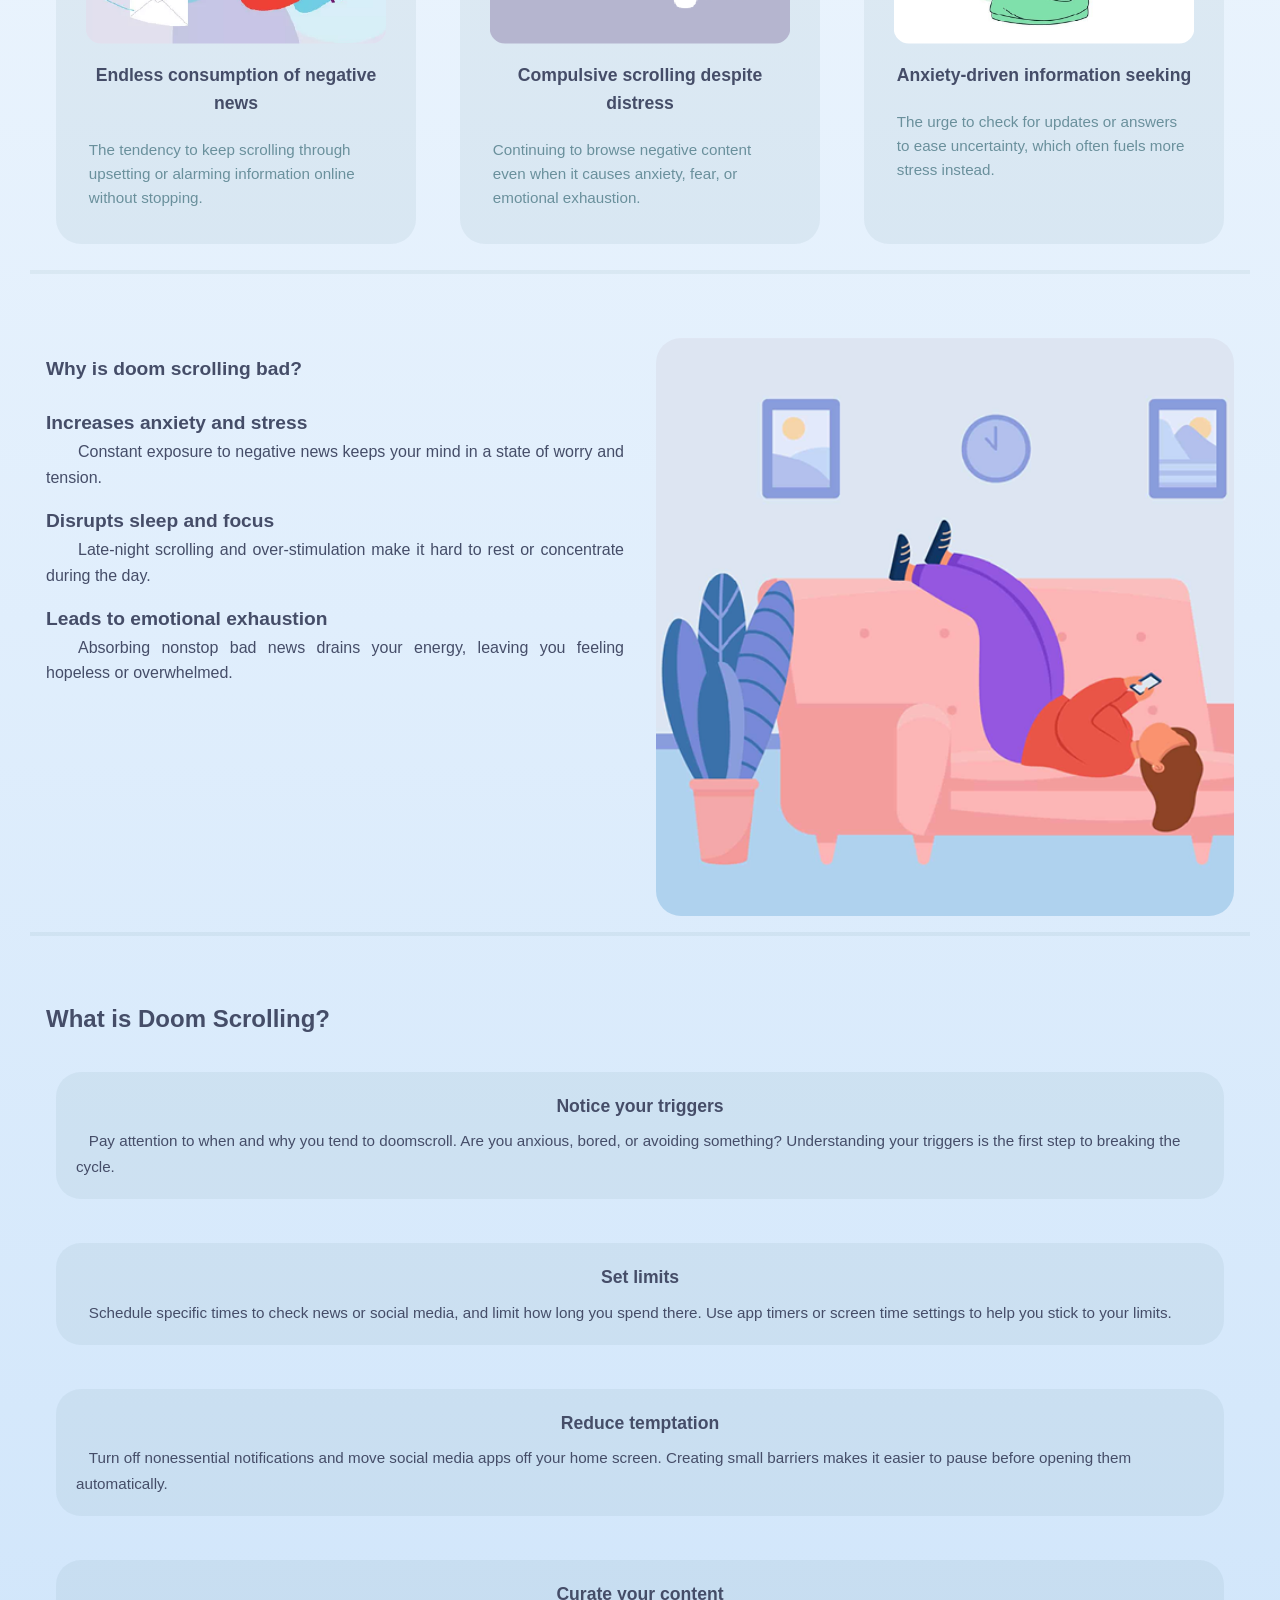
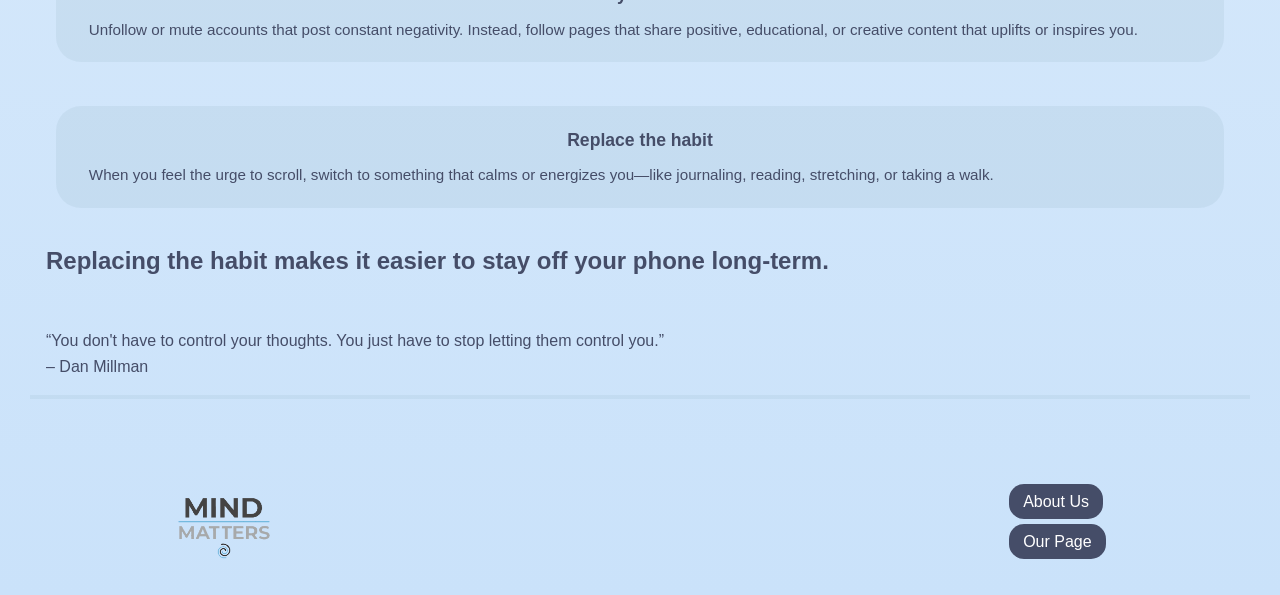
==== commit 57141241: "i pray this is actual final" ====
--- a/index.html
+++ b/index.html
@@ -139,6 +139,13 @@
       </div>
 
     <h3>Replacing the habit makes it easier to stay off your phone long-term.</h3>
+    
+    <div >
+          <p class="quote">
+            “You don't have to control your thoughts. You just have to stop letting them control you.” 
+            <br>– Dan Millman
+          </p>
+    </div>
 
     </div>
 
@@ -148,13 +155,7 @@
   <!-- Footer -->
   <footer class="footer">
     <a href="index.html" class="logo">
-      <img src="images/logo.png" alt="Mind Matters logo">
-      
-        <p class="quote">
-          “You don't have to control your thoughts. You just have to stop letting them control you.” 
-          <br>– Dan Millman
-        </p>
-        
+      <img src="images/logo.png" alt="Mind Matters logo">        
     </a>
     <div>
       <nav>
--- a/style.css
+++ b/style.css
@@ -25,6 +25,11 @@
   line-height: 1.6;
 }
 
+.centerThisOneDiv{
+  align-items: center;
+  align-self: center;
+}
+
 /* Navbar */
 .navbar {
   max-width: 100vw;
@@ -244,7 +249,7 @@
 }
 
 .two-col img {
-  width: 30rem;
+  width: 100%;
   border-radius: var(--radius);
 }
 
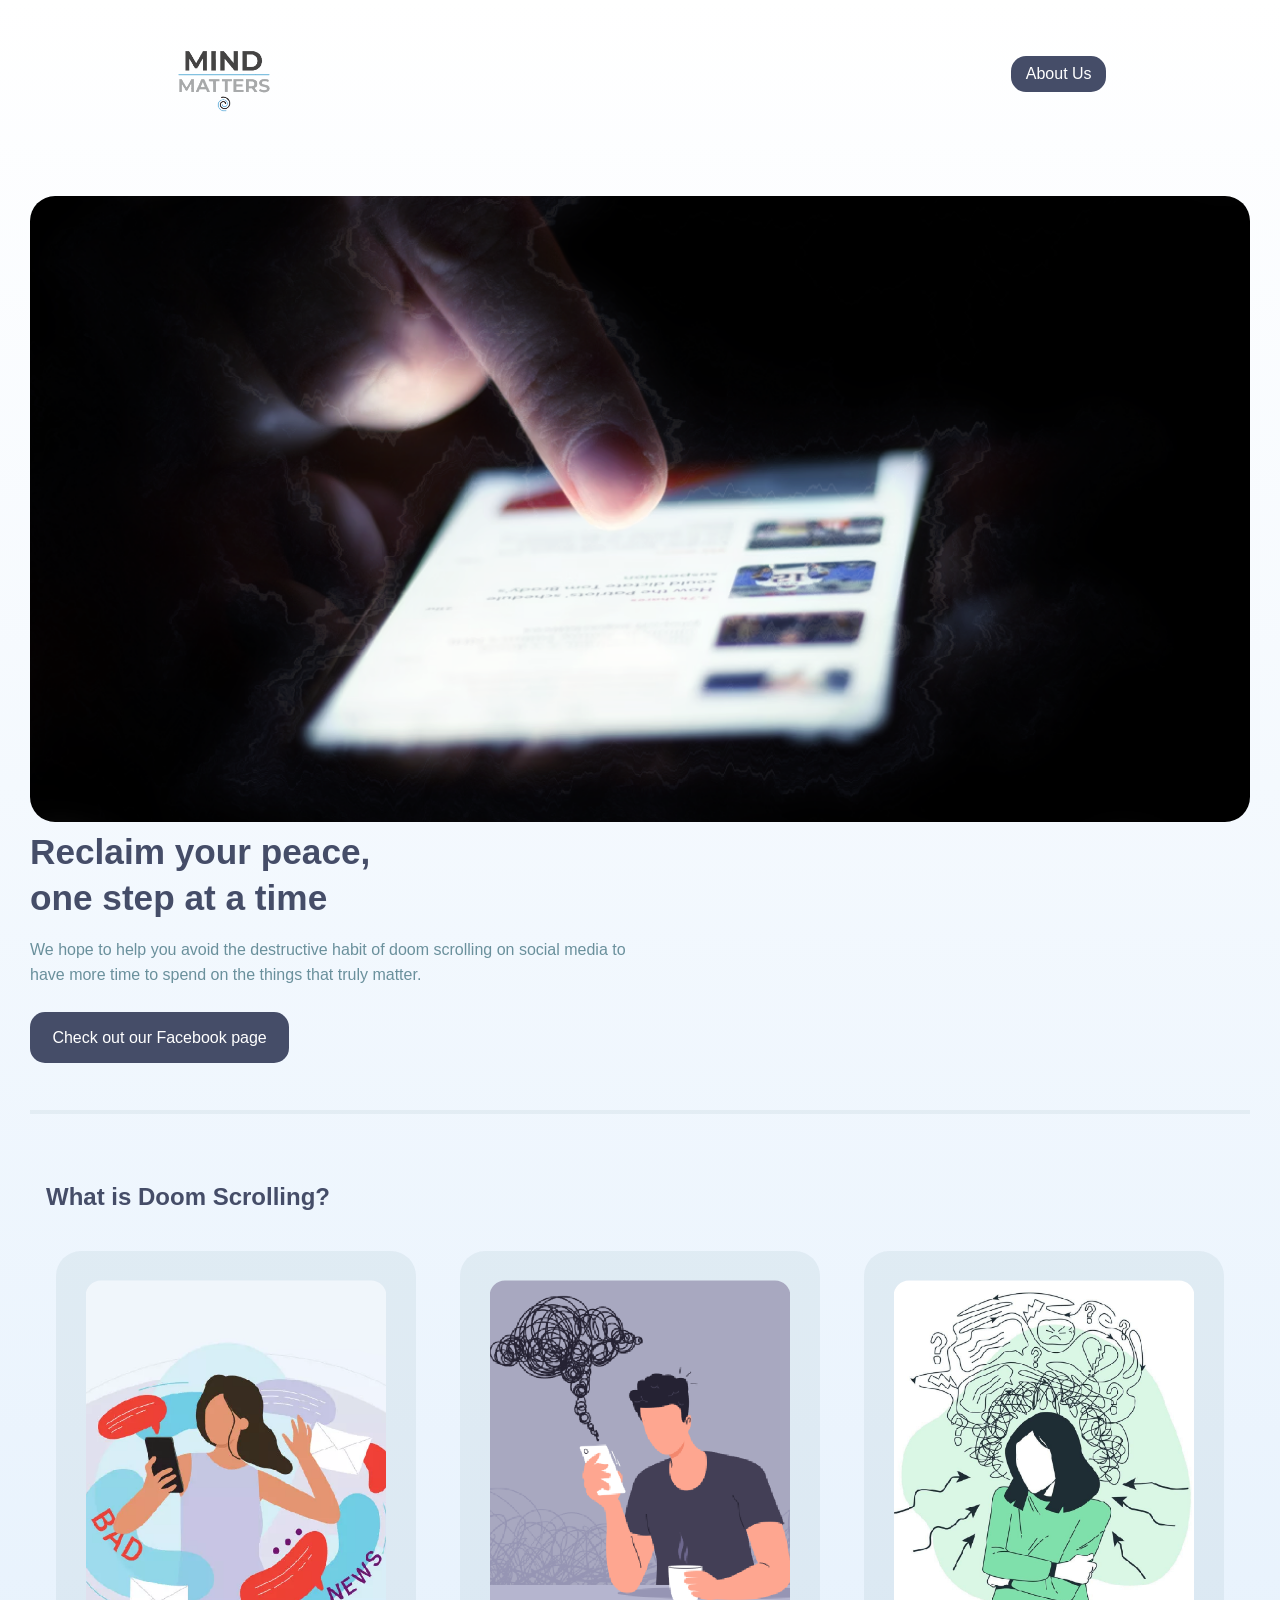
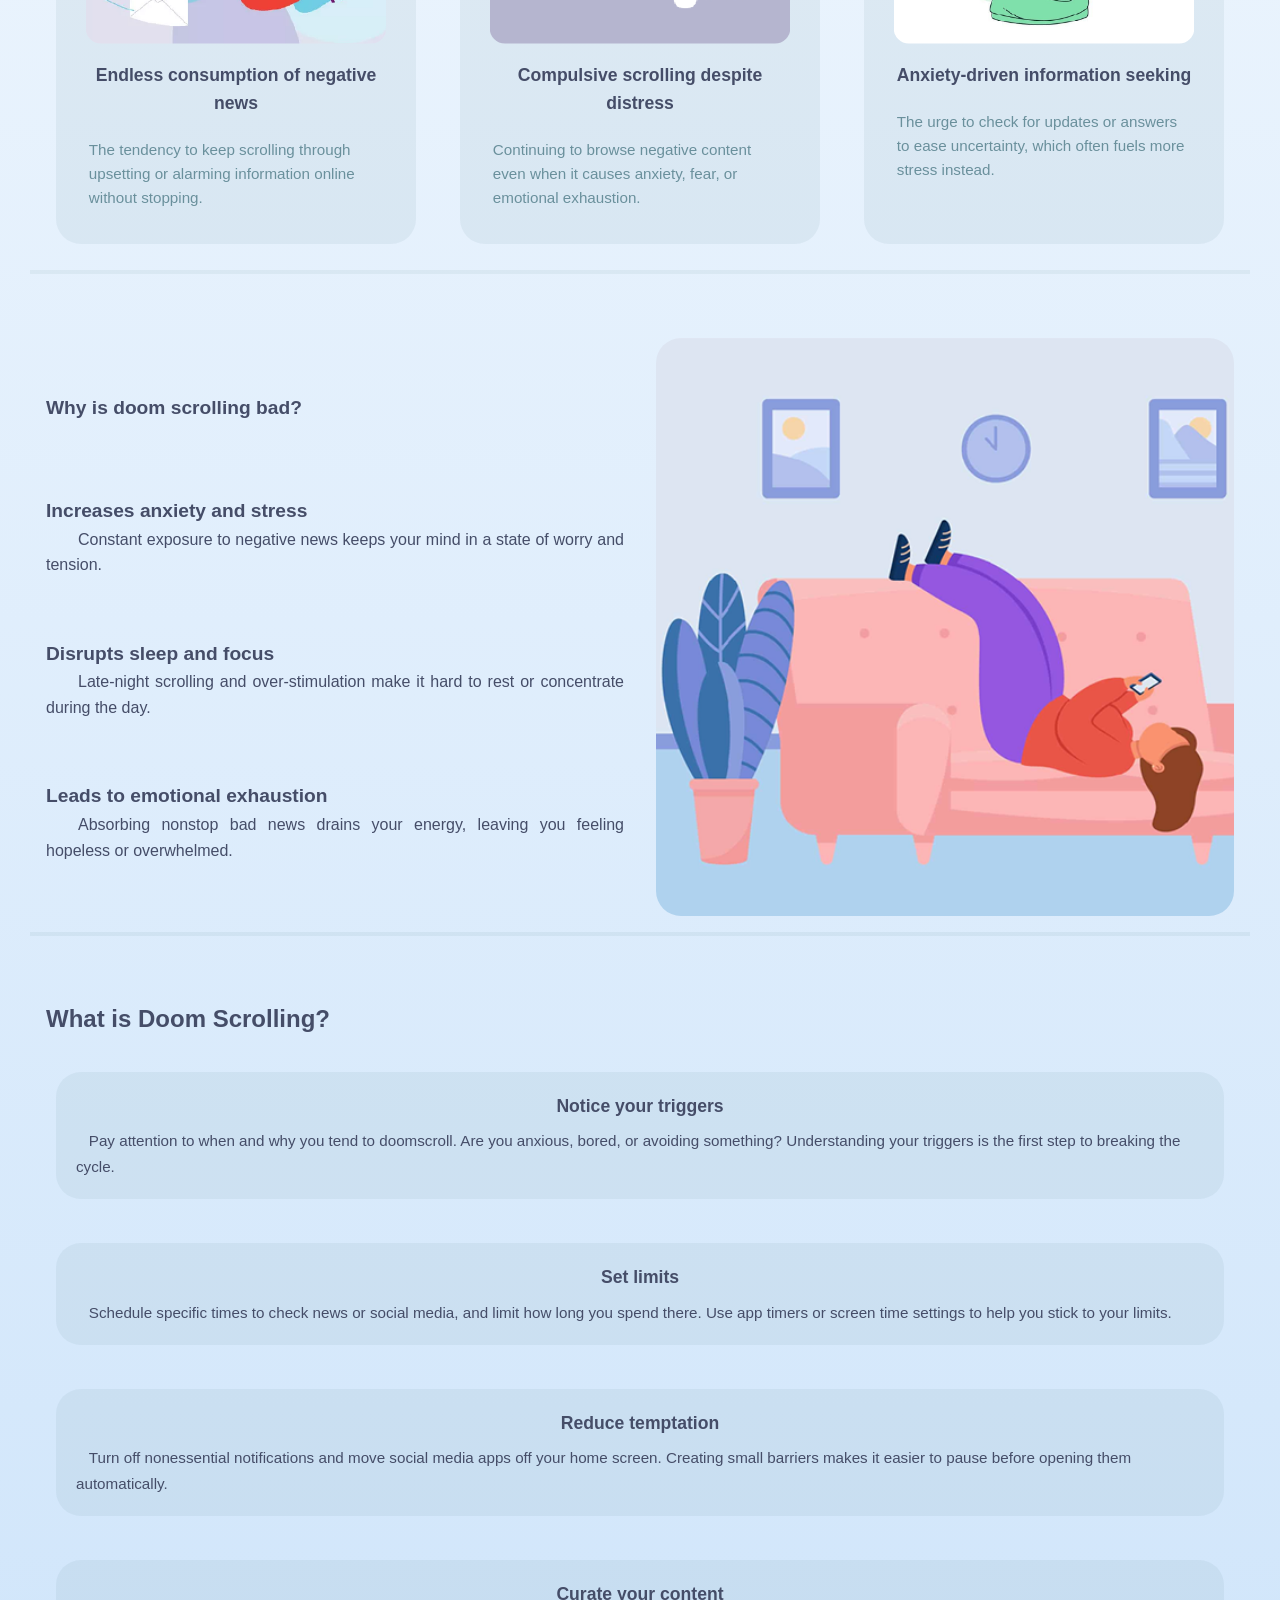
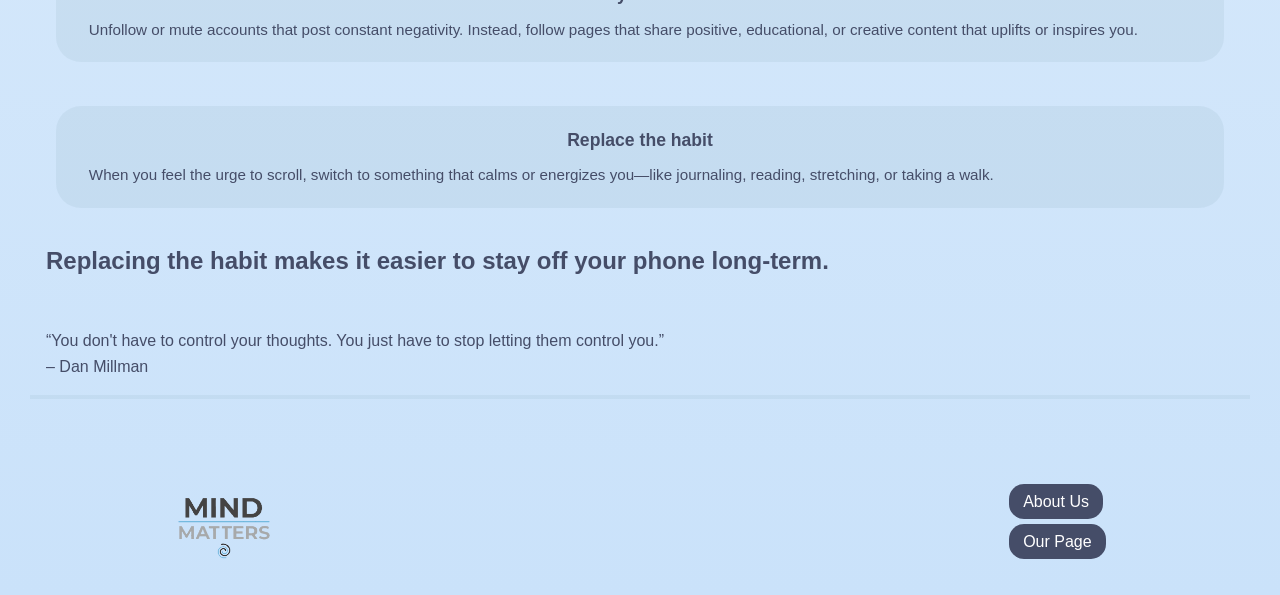
==== commit 6b1555de: "ILY PLEASE WORKKKK" ====
--- a/index.html
+++ b/index.html
@@ -139,7 +139,7 @@
       </div>
 
     <h3>Replacing the habit makes it easier to stay off your phone long-term.</h3>
-    
+
     <div >
           <p class="quote">
             “You don't have to control your thoughts. You just have to stop letting them control you.” 
@@ -185,4 +185,5 @@
 
 document.querySelectorAll('.card').forEach(card => observer.observe(card));
 document.querySelectorAll('.two-col').forEach(card => observer.observe(card));
+document.querySelectorAll('.text-col').forEach(card => observer.observe(card));
 </script>
--- a/style.css
+++ b/style.css
@@ -248,6 +248,17 @@
   justify-content: center;
 }
 
+.text-col {
+  opacity: 0;
+  transform: translateY(-50px);
+  transition: all 0.8s ease;
+  display: grid;
+  grid-template-columns: 1fr;
+  gap: 2rem;
+  align-content: center;
+  justify-content: center;
+}
+
 .two-col img {
   width: 100%;
   border-radius: var(--radius);
@@ -272,6 +283,11 @@
 }
 
 .two-col.visible {
+  opacity: 1;
+  transform: translateY(0);
+}
+
+.text-col.visible {
   opacity: 1;
   transform: translateY(0);
 }
